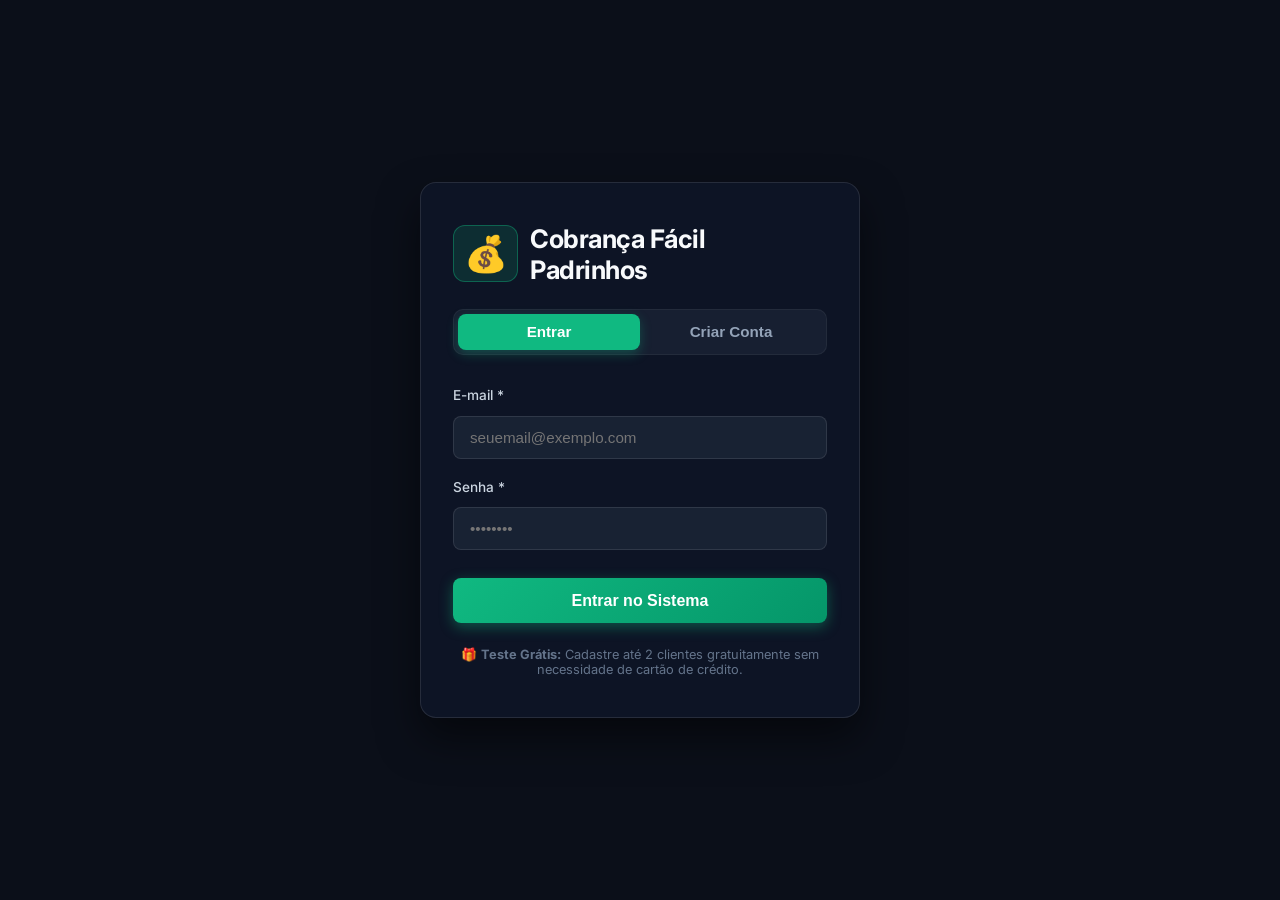
==== frontend/login.html @ 19b7ea54 "feat: launch preparation - PWA, cloud deploy config, payment integration - Add PWA manifest.json wit" ====
<!DOCTYPE html>
<html lang="pt-BR">
<head>
  <meta charset="UTF-8">
  <meta name="viewport" content="width=device-width, initial-scale=1.0, viewport-fit=cover">
  <meta name="mobile-web-app-capable" content="yes">
  <meta name="apple-mobile-web-app-capable" content="yes">
  <meta name="apple-mobile-web-app-status-bar-style" content="black-translucent">
  <meta name="apple-mobile-web-app-title" content="Cobrança Fácil">
  <meta name="application-name" content="Cobrança Fácil">
  <meta name="theme-color" content="#10b981">
  <meta name="description" content="Gerencie empréstimos e carnês. Acesse sua conta ou cadastre-se gratuitamente.">

  <title>Login &amp; Cadastro - Cobrança Fácil Padrinhos</title>

  <!-- PWA Manifest -->
  <link rel="manifest" href="/manifest.json">

  <!-- Favicons & Apple Touch Icons -->
  <link rel="icon" type="image/png" sizes="32x32" href="/favicon.ico">
  <link rel="apple-touch-icon" href="/icons/apple-touch-icon.png">
  <link rel="apple-touch-icon" sizes="152x152" href="/icons/icon-152x152.png">
  <link rel="apple-touch-icon" sizes="192x192" href="/icons/icon-192x192.png">

  <link rel="preconnect" href="https://fonts.googleapis.com">
  <link rel="preconnect" href="https://fonts.gstatic.com" crossorigin>
  <link href="https://fonts.googleapis.com/css2?family=Inter:wght@400;500;600;700&display=swap" rel="stylesheet">
  <link rel="stylesheet" href="css/style.css">
  <style>
    body {
      display: flex;
      align-items: center;
      justify-content: center;
      min-height: 100vh;
      background: var(--bg-dark, #0b0f19);
      margin: 0;
      padding: 1.5rem;
      font-family: 'Inter', sans-serif;
    }
    .auth-card {
      width: 100%;
      max-width: 440px;
      background: rgba(15, 23, 42, 0.75);
      backdrop-filter: blur(16px);
      border: 1px solid rgba(255, 255, 255, 0.1);
      border-radius: 16px;
      padding: 2.5rem 2rem;
      box-shadow: 0 20px 40px rgba(0, 0, 0, 0.5);
    }
    .auth-brand {
      display: flex;
      align-items: center;
      justify-content: center;
      gap: 0.75rem;
      margin-bottom: 1.5rem;
    }
    .auth-brand-icon {
      font-size: 2.2rem;
      background: rgba(16, 185, 129, 0.15);
      border: 1px solid rgba(16, 185, 129, 0.4);
      padding: 0.4rem 0.6rem;
      border-radius: 12px;
    }
    .auth-brand-title {
      font-size: 1.6rem;
      font-weight: 700;
      color: #f8fafc;
      letter-spacing: -0.5px;
    }
    .auth-tabs {
      display: flex;
      background: rgba(30, 41, 59, 0.6);
      border-radius: 10px;
      padding: 4px;
      margin-bottom: 2rem;
      border: 1px solid rgba(255, 255, 255, 0.05);
    }
    .auth-tab {
      flex: 1;
      text-align: center;
      padding: 0.6rem;
      font-size: 0.95rem;
      font-weight: 600;
      color: #94a3b8;
      border: none;
      background: transparent;
      border-radius: 8px;
      cursor: pointer;
      transition: all 0.2s;
    }
    .auth-tab.active {
      background: var(--primary, #10b981);
      color: #ffffff;
      box-shadow: 0 4px 12px rgba(16, 185, 129, 0.3);
    }
    .auth-form {
      display: none;
    }
    .auth-form.active {
      display: block;
    }
    .form-group {
      margin-bottom: 1.25rem;
    }
    .form-group label {
      display: block;
      font-size: 0.85rem;
      font-weight: 500;
      color: #cbd5e1;
      margin-bottom: 0.4rem;
    }
    .form-control {
      width: 100%;
      padding: 0.75rem 1rem;
      background: rgba(30, 41, 59, 0.7);
      border: 1px solid rgba(255, 255, 255, 0.1);
      border-radius: 8px;
      color: #f8fafc;
      font-size: 0.95rem;
      box-sizing: border-box;
      transition: border 0.2s;
    }
    .form-control:focus {
      outline: none;
      border-color: var(--primary, #10b981);
      box-shadow: 0 0 0 3px rgba(16, 185, 129, 0.2);
    }
    .btn-submit {
      width: 100%;
      padding: 0.85rem;
      background: linear-gradient(135deg, #10b981 0%, #059669 100%);
      border: none;
      border-radius: 8px;
      color: #ffffff;
      font-size: 1rem;
      font-weight: 600;
      cursor: pointer;
      margin-top: 0.5rem;
      transition: transform 0.1s, box-shadow 0.2s;
      box-shadow: 0 4px 14px rgba(16, 185, 129, 0.4);
    }
    .btn-submit:hover {
      transform: translateY(-1px);
      box-shadow: 0 6px 20px rgba(16, 185, 129, 0.5);
    }
    .btn-submit:active {
      transform: translateY(0);
    }
    .auth-alert {
      display: none;
      padding: 0.75rem 1rem;
      border-radius: 8px;
      font-size: 0.85rem;
      margin-bottom: 1.25rem;
      line-height: 1.4;
    }
    .auth-alert-danger {
      background: rgba(239, 68, 68, 0.15);
      border: 1px solid rgba(239, 68, 68, 0.4);
      color: #fca5a5;
    }
    .auth-alert-success {
      background: rgba(16, 185, 129, 0.15);
      border: 1px solid rgba(16, 185, 129, 0.4);
      color: #6ee7b7;
    }
    .trial-badge-info {
      text-align: center;
      margin-top: 1.5rem;
      font-size: 0.8rem;
      color: #64748b;
    }
  </style>
</head>
<body>

  <div class="auth-card">
    <div class="auth-brand">
      <div class="auth-brand-icon">💰</div>
      <div class="auth-brand-title">Cobrança Fácil Padrinhos</div>
    </div>

    <div class="auth-tabs">
      <button type="button" class="auth-tab active" onclick="switchAuthTab('login')">Entrar</button>
      <button type="button" class="auth-tab" onclick="switchAuthTab('register')">Criar Conta</button>
    </div>

    <div id="auth-alert" class="auth-alert"></div>

    <!-- FORM LOGIN -->
    <form id="form-login" class="auth-form active" onsubmit="handleLogin(event)">
      <div class="form-group">
        <label>E-mail *</label>
        <input type="email" id="login-email" class="form-control" placeholder="seuemail@exemplo.com" required>
      </div>
      <div class="form-group">
        <label>Senha *</label>
        <input type="password" id="login-senha" class="form-control" placeholder="••••••••" required>
      </div>
      <button type="submit" class="btn-submit">Entrar no Sistema</button>
    </form>

    <!-- FORM REGISTRO -->
    <form id="form-register" class="auth-form" onsubmit="handleRegister(event)">
      <div class="form-group">
        <label>Nome Completo *</label>
        <input type="text" id="reg-nome" class="form-control" placeholder="Ex: Carlos Silva" required>
      </div>
      <div class="form-group">
        <label>E-mail *</label>
        <input type="email" id="reg-email" class="form-control" placeholder="seuemail@exemplo.com" required>
      </div>
      <div class="form-group">
        <label>Senha (mínimo 4 caracteres) *</label>
        <input type="password" id="reg-senha" class="form-control" placeholder="••••••••" minlength="4" required>
      </div>
      <button type="submit" class="btn-submit">Cadastrar Gratuitamente</button>
    </form>

    <div class="trial-badge-info">
      🎁 <strong>Teste Grátis:</strong> Cadastre até 2 clientes gratuitamente sem necessidade de cartão de crédito.
    </div>
  </div>

  <script>
    // Se já estiver autenticado, redireciona para o index
    if (localStorage.getItem('token')) {
      window.location.href = 'index.html';
    }

    function switchAuthTab(tab) {
      document.querySelectorAll('.auth-tab').forEach(el => el.classList.remove('active'));
      document.querySelectorAll('.auth-form').forEach(el => el.classList.remove('active'));
      hideAlert();

      if (tab === 'login') {
        document.querySelectorAll('.auth-tab')[0].classList.add('active');
        document.getElementById('form-login').classList.add('active');
      } else {
        document.querySelectorAll('.auth-tab')[1].classList.add('active');
        document.getElementById('form-register').classList.add('active');
      }
    }

    function showAlert(msg, type = 'danger') {
      const el = document.getElementById('auth-alert');
      el.className = `auth-alert auth-alert-${type}`;
      el.innerText = msg;
      el.style.display = 'block';
    }

    function hideAlert() {
      const el = document.getElementById('auth-alert');
      el.style.display = 'none';
    }

    async function handleLogin(e) {
      e.preventDefault();
      hideAlert();
      const email = document.getElementById('login-email').value.trim();
      const senha = document.getElementById('login-senha').value;

      try {
        const res = await fetch('/api/auth/login', {
          method: 'POST',
          headers: { 'Content-Type': 'application/json' },
          body: JSON.stringify({ email, senha })
        });

        const data = await res.json();
        if (!res.ok) {
          throw new Error(data.detail || 'Falha ao efetuar login');
        }

        localStorage.setItem('token', data.access_token);
        localStorage.setItem('user', JSON.stringify(data.usuario));
        window.location.href = 'index.html';
      } catch (err) {
        showAlert(err.message, 'danger');
      }
    }

    async function handleRegister(e) {
      e.preventDefault();
      hideAlert();
      const nome = document.getElementById('reg-nome').value.trim();
      const email = document.getElementById('reg-email').value.trim();
      const senha = document.getElementById('reg-senha').value;

      try {
        const res = await fetch('/api/auth/register', {
          method: 'POST',
          headers: { 'Content-Type': 'application/json' },
          body: JSON.stringify({ nome, email, senha })
        });

        const data = await res.json();
        if (!res.ok) {
          throw new Error(data.detail || 'Falha no cadastro');
        }

        localStorage.setItem('token', data.access_token);
        localStorage.setItem('user', JSON.stringify(data.usuario));
        window.location.href = 'index.html';
      } catch (err) {
        showAlert(err.message, 'danger');
      }
    }
  </script>
</body>
</html>
---- frontend/css/style.css ----
:root {
  --font-family: 'Inter', -apple-system, BlinkMacSystemFont, "Segoe UI", Roboto, sans-serif;
  --bg-color: #0f172a;
  --bg-card: rgba(30, 41, 59, 0.7);
  --bg-card-hover: rgba(30, 41, 59, 0.9);
  --border-color: rgba(255, 255, 255, 0.08);
  --border-focus: #10b981;
  --text-main: #f8fafc;
  --text-muted: #94a3b8;
  --primary: #10b981;
  --primary-hover: #059669;
  --primary-light: rgba(16, 185, 129, 0.15);
  --secondary: #6366f1;
  --warning: #f59e0b;
  --danger: #ef4444;
  --danger-light: rgba(239, 68, 68, 0.15);
  --success: #10b981;
  --shadow-sm: 0 2px 4px rgba(0,0,0,0.2);
  --shadow-lg: 0 10px 25px -5px rgba(0,0,0,0.5);
  --glass-bg: rgba(15, 23, 42, 0.75);
  --backdrop-blur: blur(12px);
  --radius: 12px;
}

* {
  box-sizing: border-box;
  margin: 0;
  padding: 0;
}

body {
  font-family: var(--font-family);
  background-color: var(--bg-color);
  color: var(--text-main);
  background-image: 
    radial-gradient(at 0% 0%, rgba(16, 185, 129, 0.08) 0px, transparent 50%),
    radial-gradient(at 100% 100%, rgba(99, 102, 241, 0.08) 0px, transparent 50%);
  background-attachment: fixed;
  min-height: 100vh;
  display: flex;
}

/* Sidebar */
.sidebar {
  width: 260px;
  background: var(--glass-bg);
  backdrop-filter: var(--backdrop-blur);
  border-right: 1px solid var(--border-color);
  padding: 2rem 1.5rem;
  display: flex;
  flex-direction: column;
  height: 100vh;
  position: fixed;
  left: 0;
  top: 0;
  z-index: 100;
}

.brand {
  display: flex;
  align-items: center;
  gap: 0.75rem;
  font-size: 1.25rem;
  font-weight: 700;
  color: var(--text-main);
  margin-bottom: 2.5rem;
}

.brand-icon {
  width: 40px;
  height: 40px;
  background: linear-gradient(135deg, var(--primary), var(--secondary));
  border-radius: 10px;
  display: flex;
  align-items: center;
  justify-content: center;
  font-size: 1.25rem;
  box-shadow: 0 4px 12px rgba(16, 185, 129, 0.3);
}

.nav-list {
  list-style: none;
  display: flex;
  flex-direction: column;
  gap: 0.5rem;
}

.nav-item button {
  width: 100%;
  background: transparent;
  border: none;
  color: var(--text-muted);
  padding: 0.75rem 1rem;
  border-radius: var(--radius);
  font-size: 0.95rem;
  font-weight: 500;
  display: flex;
  align-items: center;
  gap: 0.75rem;
  cursor: pointer;
  transition: all 0.2s ease;
}

.nav-item button:hover {
  color: var(--text-main);
  background: rgba(255, 255, 255, 0.05);
}

.nav-item.active button {
  color: #ffffff;
  background: linear-gradient(90deg, var(--primary-light), transparent);
  border-left: 3px solid var(--primary);
}

/* Main Content */
.main-content {
  margin-left: 260px;
  flex: 1;
  padding: 2rem;
  max-width: 1400px;
}

.header {
  display: flex;
  justify-content: space-between;
  align-items: center;
  margin-bottom: 2rem;
}

.header-title h1 {
  font-size: 1.75rem;
  font-weight: 700;
  margin-bottom: 0.25rem;
}

.header-title p {
  color: var(--text-muted);
  font-size: 0.9rem;
}

/* Status Cards Grid */
.stats-grid {
  display: grid;
  grid-template-columns: repeat(auto-fit, minmax(220px, 1fr));
  gap: 1.25rem;
  margin-bottom: 2rem;
}

.stat-card {
  background: var(--bg-card);
  border: 1px solid var(--border-color);
  border-radius: var(--radius);
  padding: 1.25rem;
  display: flex;
  align-items: center;
  gap: 1rem;
  backdrop-filter: blur(8px);
  transition: transform 0.2s, border-color 0.2s;
}

.stat-card:hover {
  transform: translateY(-2px);
  border-color: rgba(255, 255, 255, 0.15);
}

.stat-icon {
  width: 48px;
  height: 48px;
  border-radius: 12px;
  display: flex;
  align-items: center;
  justify-content: center;
  font-size: 1.4rem;
}

.stat-icon.emerald { background: rgba(16, 185, 129, 0.15); color: #34d399; }
.stat-icon.indigo { background: rgba(99, 102, 241, 0.15); color: #818cf8; }
.stat-icon.amber { background: rgba(245, 158, 11, 0.15); color: #fbbf24; }
.stat-icon.rose { background: rgba(239, 68, 68, 0.15); color: #f87171; }

.stat-info .stat-value {
  font-size: 1.4rem;
  font-weight: 700;
  margin-top: 0.2rem;
}

.stat-info .stat-label {
  color: var(--text-muted);
  font-size: 0.85rem;
}

/* Sections */
.tab-content {
  display: none;
}

.tab-content.active {
  display: block;
  animation: fadeIn 0.3s ease-in-out;
}

@keyframes fadeIn {
  from { opacity: 0; transform: translateY(6px); }
  to { opacity: 1; transform: translateY(0); }
}

/* Card Container */
.card {
  background: var(--bg-card);
  border: 1px solid var(--border-color);
  border-radius: var(--radius);
  padding: 1.5rem;
  margin-bottom: 1.5rem;
  backdrop-filter: blur(8px);
}

.card-header {
  display: flex;
  justify-content: space-between;
  align-items: center;
  margin-bottom: 1.25rem;
}

.card-title {
  font-size: 1.15rem;
  font-weight: 600;
}

/* Buttons */
.btn {
  padding: 0.65rem 1.2rem;
  border-radius: 8px;
  font-weight: 600;
  font-size: 0.9rem;
  border: none;
  cursor: pointer;
  display: inline-flex;
  align-items: center;
  gap: 0.5rem;
  transition: all 0.2s;
}

.btn-primary {
  background: var(--primary);
  color: #000000;
}

.btn-primary:hover {
  background: var(--primary-hover);
  color: #ffffff;
  box-shadow: 0 4px 12px rgba(16, 185, 129, 0.3);
}

.btn-secondary {
  background: rgba(255, 255, 255, 0.08);
  color: var(--text-main);
}

.btn-secondary:hover {
  background: rgba(255, 255, 255, 0.15);
}

.btn-danger {
  background: var(--danger-light);
  color: var(--danger);
}

.btn-danger:hover {
  background: var(--danger);
  color: #ffffff;
}

.btn-whatsapp {
  background: #25d366;
  color: #ffffff;
}

.btn-whatsapp:hover {
  background: #1da851;
  color: #ffffff;
  box-shadow: 0 4px 12px rgba(37, 211, 102, 0.35);
}

.btn-sm {
  padding: 0.4rem 0.8rem;
  font-size: 0.8rem;
  border-radius: 6px;
}

/* Form inputs */
.form-grid {
  display: grid;
  grid-template-columns: repeat(auto-fit, minmax(240px, 1fr));
  gap: 1.25rem;
}

.form-group {
  display: flex;
  flex-direction: column;
  gap: 0.4rem;
}

.form-group label {
  font-size: 0.85rem;
  color: var(--text-muted);
  font-weight: 500;
}

.form-control {
  background: rgba(15, 23, 42, 0.6);
  border: 1px solid var(--border-color);
  border-radius: 8px;
  padding: 0.65rem 0.9rem;
  color: var(--text-main);
  font-size: 0.95rem;
  outline: none;
  transition: border-color 0.2s;
}

.form-control:focus {
  border-color: var(--primary);
  box-shadow: 0 0 0 2px rgba(16, 185, 129, 0.2);
}

select.form-control {
  cursor: pointer;
}

/* Tables */
.table-responsive {
  width: 100%;
  overflow-x: auto;
}

.table {
  width: 100%;
  border-collapse: collapse;
  text-align: left;
  font-size: 0.9rem;
}

.table th {
  background: rgba(15, 23, 42, 0.5);
  color: var(--text-muted);
  font-weight: 600;
  padding: 0.85rem 1rem;
  border-bottom: 1px solid var(--border-color);
}

.table td {
  padding: 0.85rem 1rem;
  border-bottom: 1px solid var(--border-color);
  vertical-align: middle;
}

.table tbody tr:hover {
  background: rgba(255, 255, 255, 0.02);
}

/* Badges */
.badge {
  padding: 0.25rem 0.6rem;
  border-radius: 20px;
  font-size: 0.75rem;
  font-weight: 600;
  display: inline-block;
}

.badge-success { background: rgba(16, 185, 129, 0.15); color: #34d399; }
.badge-warning { background: rgba(245, 158, 11, 0.15); color: #fbbf24; }
.badge-danger { background: rgba(239, 68, 68, 0.15); color: #f87171; }

/* Modals */
.modal-backdrop {
  position: fixed;
  top: 0;
  left: 0;
  width: 100vw;
  height: 100vh;
  background: rgba(0, 0, 0, 0.75);
  backdrop-filter: blur(4px);
  display: flex;
  align-items: center;
  justify-content: center;
  z-index: 1000;
  opacity: 0;
  pointer-events: none;
  transition: opacity 0.2s ease;
}

.modal-backdrop.active {
  opacity: 1;
  pointer-events: auto;
}

.modal {
  background: #1e293b;
  border: 1px solid var(--border-color);
  border-radius: var(--radius);
  width: 90%;
  max-width: 650px;
  max-height: 90vh;
  overflow-y: auto;
  padding: 1.75rem;
  box-shadow: var(--shadow-lg);
}

.modal-header {
  display: flex;
  justify-content: space-between;
  align-items: center;
  margin-bottom: 1.25rem;
}

.modal-close {
  background: transparent;
  border: none;
  color: var(--text-muted);
  font-size: 1.5rem;
  cursor: pointer;
}

/* Printable Carnê */
@media print {
  body * {
    visibility: hidden;
  }
  #print-area, #print-area * {
    visibility: visible;
  }
  #print-area {
    position: absolute;
    left: 0;
    top: 0;
    width: 100%;
    color: #000;
    background: #fff;
  }
}

.carne-ticket {
  background: #ffffff;
  color: #1e293b;
  border: 2px dashed #cbd5e1;
  border-radius: 8px;
  padding: 1.25rem;
  margin-bottom: 1rem;
}

.carne-header {
  display: flex;
  justify-content: space-between;
  border-bottom: 2px solid #e2e8f0;
  padding-bottom: 0.5rem;
  margin-bottom: 0.75rem;
}

.carne-body {
  display: grid;
  grid-template-columns: 1fr 1fr;
  gap: 0.5rem;
  font-size: 0.85rem;
}

/* Utilities */
.text-right { text-align: right; }
.mt-3 { margin-top: 1rem; }
.gap-2 { gap: 0.5rem; }
.flex { display: flex; }
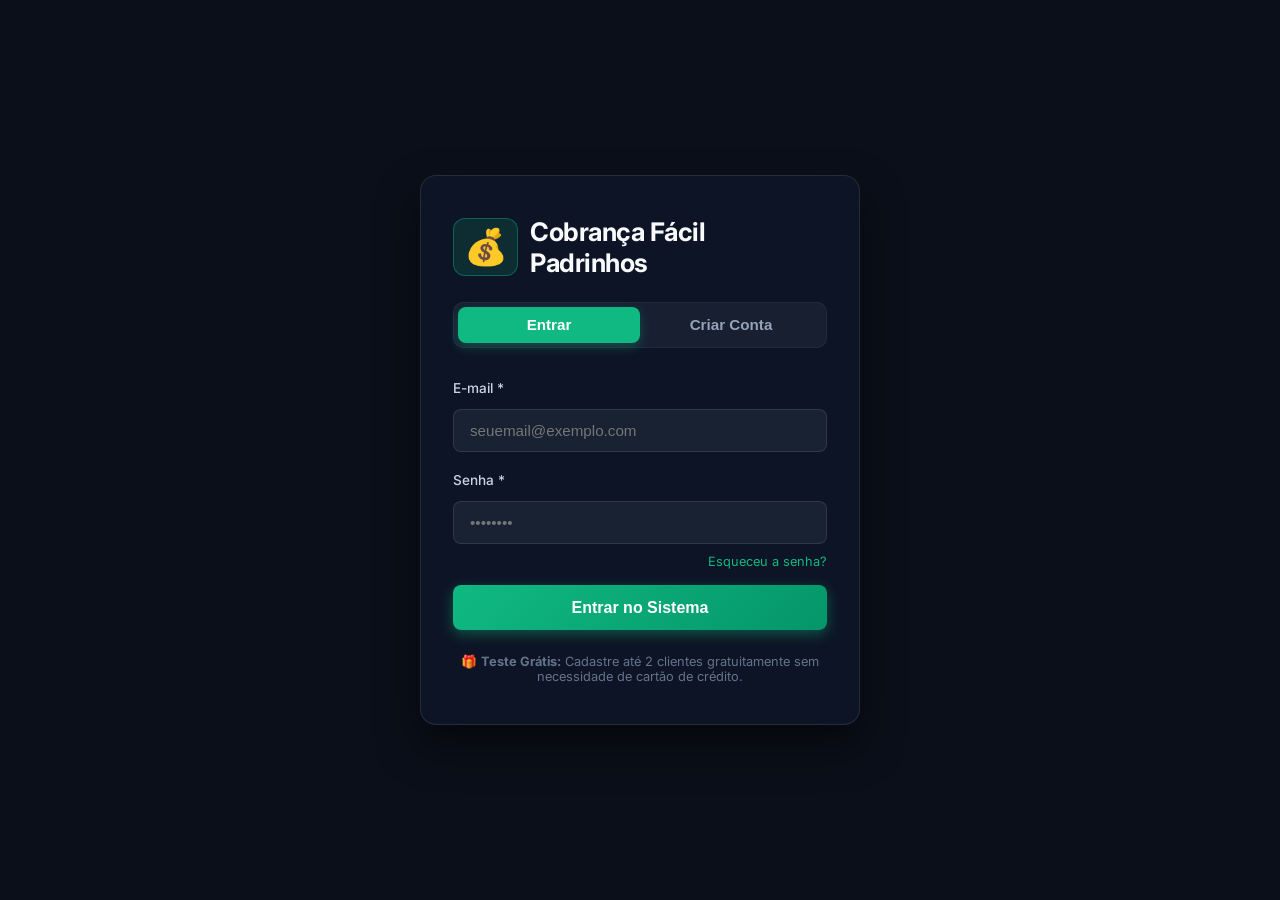
==== commit 3930cf03: "feat: recuperacao de senha (esqueci-senha) + senha admin via env var" ====
--- a/frontend/login.html
+++ b/frontend/login.html
@@ -11,7 +11,7 @@
   <meta name="theme-color" content="#10b981">
   <meta name="description" content="Gerencie empréstimos e carnês. Acesse sua conta ou cadastre-se gratuitamente.">
 
-  <title>Login &amp; Cadastro - Cobrança Fácil Padrinhos</title>
+  <title>Login & Cadastro - Cobrança Fácil Padrinhos</title>
 
   <!-- PWA Manifest -->
   <link rel="manifest" href="/manifest.json">
@@ -26,7 +26,10 @@
   <link rel="preconnect" href="https://fonts.gstatic.com" crossorigin>
   <link href="https://fonts.googleapis.com/css2?family=Inter:wght@400;500;600;700&display=swap" rel="stylesheet">
   <link rel="stylesheet" href="css/style.css">
+
   <style>
+    /* ── Base ── */
+    *, *::before, *::after { box-sizing: border-box; }
     body {
       display: flex;
       align-items: center;
@@ -37,6 +40,8 @@
       padding: 1.5rem;
       font-family: 'Inter', sans-serif;
     }
+
+    /* ── Card principal ── */
     .auth-card {
       width: 100%;
       max-width: 440px;
@@ -67,6 +72,8 @@
       color: #f8fafc;
       letter-spacing: -0.5px;
     }
+
+    /* ── Abas ── */
     .auth-tabs {
       display: flex;
       background: rgba(30, 41, 59, 0.6);
@@ -93,15 +100,12 @@
       color: #ffffff;
       box-shadow: 0 4px 12px rgba(16, 185, 129, 0.3);
     }
-    .auth-form {
-      display: none;
-    }
-    .auth-form.active {
-      display: block;
-    }
-    .form-group {
-      margin-bottom: 1.25rem;
-    }
+
+    /* ── Formulários ── */
+    .auth-form { display: none; }
+    .auth-form.active { display: block; }
+
+    .form-group { margin-bottom: 1.25rem; }
     .form-group label {
       display: block;
       font-size: 0.85rem;
@@ -117,7 +121,6 @@
       border-radius: 8px;
       color: #f8fafc;
       font-size: 0.95rem;
-      box-sizing: border-box;
       transition: border 0.2s;
     }
     .form-control:focus {
@@ -125,6 +128,8 @@
       border-color: var(--primary, #10b981);
       box-shadow: 0 0 0 3px rgba(16, 185, 129, 0.2);
     }
+
+    /* ── Botão principal ── */
     .btn-submit {
       width: 100%;
       padding: 0.85rem;
@@ -139,13 +144,11 @@
       transition: transform 0.1s, box-shadow 0.2s;
       box-shadow: 0 4px 14px rgba(16, 185, 129, 0.4);
     }
-    .btn-submit:hover {
-      transform: translateY(-1px);
-      box-shadow: 0 6px 20px rgba(16, 185, 129, 0.5);
-    }
-    .btn-submit:active {
-      transform: translateY(0);
-    }
+    .btn-submit:hover { transform: translateY(-1px); box-shadow: 0 6px 20px rgba(16, 185, 129, 0.5); }
+    .btn-submit:active { transform: translateY(0); }
+    .btn-submit:disabled { opacity: 0.6; cursor: not-allowed; transform: none; }
+
+    /* ── Alertas ── */
     .auth-alert {
       display: none;
       padding: 0.75rem 1rem;
@@ -164,70 +167,280 @@
       border: 1px solid rgba(16, 185, 129, 0.4);
       color: #6ee7b7;
     }
+
+    /* ── Link "Esqueceu a senha?" ── */
+    .forgot-link {
+      display: block;
+      text-align: right;
+      margin-top: -0.6rem;
+      margin-bottom: 0.5rem;
+      font-size: 0.8rem;
+      color: #10b981;
+      text-decoration: none;
+      cursor: pointer;
+      transition: color 0.2s;
+    }
+    .forgot-link:hover { color: #6ee7b7; text-decoration: underline; }
+
+    /* ── Trial badge ── */
     .trial-badge-info {
       text-align: center;
       margin-top: 1.5rem;
       font-size: 0.8rem;
       color: #64748b;
     }
+
+    /* ── Modal backdrop ── */
+    .modal-backdrop {
+      display: none;
+      position: fixed;
+      inset: 0;
+      background: rgba(0, 0, 0, 0.7);
+      backdrop-filter: blur(4px);
+      z-index: 100;
+      align-items: center;
+      justify-content: center;
+      padding: 1.5rem;
+      animation: fadeIn 0.2s ease;
+    }
+    .modal-backdrop.open { display: flex; }
+
+    @keyframes fadeIn {
+      from { opacity: 0; }
+      to { opacity: 1; }
+    }
+
+    /* ── Caixa da modal ── */
+    .modal-box {
+      width: 100%;
+      max-width: 420px;
+      background: rgba(15, 23, 42, 0.98);
+      border: 1px solid rgba(255, 255, 255, 0.12);
+      border-radius: 16px;
+      padding: 2rem;
+      box-shadow: 0 24px 48px rgba(0, 0, 0, 0.7);
+      animation: slideUp 0.25s ease;
+    }
+    @keyframes slideUp {
+      from { transform: translateY(20px); opacity: 0; }
+      to { transform: translateY(0); opacity: 1; }
+    }
+    .modal-box h3 {
+      color: #f8fafc;
+      font-size: 1.15rem;
+      margin: 0 0 0.5rem;
+    }
+    .modal-box p {
+      color: #94a3b8;
+      font-size: 0.85rem;
+      line-height: 1.6;
+      margin: 0 0 1.5rem;
+    }
+    .modal-alert {
+      display: none;
+      padding: 0.65rem 0.9rem;
+      border-radius: 8px;
+      font-size: 0.82rem;
+      margin-bottom: 1rem;
+      line-height: 1.4;
+    }
+    .modal-alert-danger {
+      background: rgba(239, 68, 68, 0.15);
+      border: 1px solid rgba(239, 68, 68, 0.4);
+      color: #fca5a5;
+    }
+    .modal-alert-success {
+      background: rgba(16, 185, 129, 0.15);
+      border: 1px solid rgba(16, 185, 129, 0.4);
+      color: #6ee7b7;
+    }
+    .modal-footer {
+      display: flex;
+      gap: 0.75rem;
+      margin-top: 1.25rem;
+    }
+    .btn-secondary {
+      flex: 1;
+      padding: 0.75rem;
+      background: rgba(30, 41, 59, 0.8);
+      border: 1px solid rgba(255, 255, 255, 0.1);
+      border-radius: 8px;
+      color: #94a3b8;
+      font-size: 0.9rem;
+      font-weight: 600;
+      cursor: pointer;
+      transition: background 0.2s;
+    }
+    .btn-secondary:hover { background: rgba(30, 41, 59, 1); }
+    .btn-primary-modal {
+      flex: 2;
+      padding: 0.75rem;
+      background: linear-gradient(135deg, #10b981, #059669);
+      border: none;
+      border-radius: 8px;
+      color: #fff;
+      font-size: 0.9rem;
+      font-weight: 600;
+      cursor: pointer;
+      box-shadow: 0 4px 12px rgba(16, 185, 129, 0.35);
+      transition: transform 0.1s, box-shadow 0.2s;
+    }
+    .btn-primary-modal:hover { transform: translateY(-1px); box-shadow: 0 6px 18px rgba(16, 185, 129, 0.5); }
+    .btn-primary-modal:disabled { opacity: 0.6; cursor: not-allowed; transform: none; }
+
+    /* ── Tela de redefinição (substitui o card login quando há ?reset_token) ── */
+    #reset-screen { display: none; }
+    #reset-screen.active { display: block; }
+    #main-auth { display: block; }
+    #main-auth.hidden { display: none; }
   </style>
 </head>
 <body>
 
+  <!-- ═══════════════════════════════════════════════════════
+       CARD PRINCIPAL (Login / Cadastro)
+  ═══════════════════════════════════════════════════════ -->
   <div class="auth-card">
+
+    <!-- Cabeçalho da marca -->
     <div class="auth-brand">
       <div class="auth-brand-icon">💰</div>
       <div class="auth-brand-title">Cobrança Fácil Padrinhos</div>
     </div>
 
-    <div class="auth-tabs">
-      <button type="button" class="auth-tab active" onclick="switchAuthTab('login')">Entrar</button>
-      <button type="button" class="auth-tab" onclick="switchAuthTab('register')">Criar Conta</button>
+    <!-- ── TELA DE REDEFINIÇÃO DE SENHA (quando URL tem ?reset_token) ── -->
+    <div id="reset-screen">
+      <h3 style="color:#f8fafc;font-size:1.1rem;margin:0 0 0.5rem;">🔑 Criar Nova Senha</h3>
+      <p style="color:#94a3b8;font-size:0.85rem;line-height:1.6;margin:0 0 1.5rem;">
+        Defina sua nova senha abaixo. Ela deve ter pelo menos 4 caracteres.
+      </p>
+      <div id="reset-alert" class="auth-alert"></div>
+      <form id="form-reset" onsubmit="handleRedefinirSenha(event)">
+        <div class="form-group">
+          <label>Nova Senha *</label>
+          <input type="password" id="reset-nova-senha" class="form-control"
+                 placeholder="Mínimo 4 caracteres" minlength="4" required>
+        </div>
+        <div class="form-group">
+          <label>Confirmar Nova Senha *</label>
+          <input type="password" id="reset-confirma-senha" class="form-control"
+                 placeholder="Repita a nova senha" minlength="4" required>
+        </div>
+        <button type="submit" class="btn-submit" id="btn-reset">Redefinir Senha</button>
+      </form>
+      <p style="text-align:center;margin-top:1.25rem;">
+        <a href="login.html" style="color:#10b981;font-size:0.85rem;text-decoration:none;">
+          ← Voltar para o login
+        </a>
+      </p>
     </div>
 
-    <div id="auth-alert" class="auth-alert"></div>
-
-    <!-- FORM LOGIN -->
-    <form id="form-login" class="auth-form active" onsubmit="handleLogin(event)">
-      <div class="form-group">
-        <label>E-mail *</label>
-        <input type="email" id="login-email" class="form-control" placeholder="seuemail@exemplo.com" required>
+    <!-- ── TELA PRINCIPAL (Login / Cadastro) ── -->
+    <div id="main-auth">
+      <div class="auth-tabs">
+        <button type="button" class="auth-tab active" onclick="switchAuthTab('login')">Entrar</button>
+        <button type="button" class="auth-tab" onclick="switchAuthTab('register')">Criar Conta</button>
       </div>
-      <div class="form-group">
-        <label>Senha *</label>
-        <input type="password" id="login-senha" class="form-control" placeholder="••••••••" required>
-      </div>
-      <button type="submit" class="btn-submit">Entrar no Sistema</button>
-    </form>
-
-    <!-- FORM REGISTRO -->
-    <form id="form-register" class="auth-form" onsubmit="handleRegister(event)">
-      <div class="form-group">
-        <label>Nome Completo *</label>
-        <input type="text" id="reg-nome" class="form-control" placeholder="Ex: Carlos Silva" required>
-      </div>
-      <div class="form-group">
-        <label>E-mail *</label>
-        <input type="email" id="reg-email" class="form-control" placeholder="seuemail@exemplo.com" required>
-      </div>
-      <div class="form-group">
-        <label>Senha (mínimo 4 caracteres) *</label>
-        <input type="password" id="reg-senha" class="form-control" placeholder="••••••••" minlength="4" required>
-      </div>
-      <button type="submit" class="btn-submit">Cadastrar Gratuitamente</button>
-    </form>
+
+      <div id="auth-alert" class="auth-alert"></div>
+
+      <!-- FORM LOGIN -->
+      <form id="form-login" class="auth-form active" onsubmit="handleLogin(event)">
+        <div class="form-group">
+          <label>E-mail *</label>
+          <input type="email" id="login-email" class="form-control"
+                 placeholder="seuemail@exemplo.com" required>
+        </div>
+        <div class="form-group">
+          <label>Senha *</label>
+          <input type="password" id="login-senha" class="form-control"
+                 placeholder="••••••••" required>
+        </div>
+
+        <!-- ★ Link "Esqueceu a senha?" ★ -->
+        <a class="forgot-link" id="btn-esqueci-senha" onclick="abrirModalEsqueciSenha()">
+          Esqueceu a senha?
+        </a>
+
+        <button type="submit" class="btn-submit" id="btn-login">Entrar no Sistema</button>
+      </form>
+
+      <!-- FORM REGISTRO -->
+      <form id="form-register" class="auth-form" onsubmit="handleRegister(event)">
+        <div class="form-group">
+          <label>Nome Completo *</label>
+          <input type="text" id="reg-nome" class="form-control"
+                 placeholder="Ex: Carlos Silva" required>
+        </div>
+        <div class="form-group">
+          <label>E-mail *</label>
+          <input type="email" id="reg-email" class="form-control"
+                 placeholder="seuemail@exemplo.com" required>
+        </div>
+        <div class="form-group">
+          <label>Senha (mínimo 4 caracteres) *</label>
+          <input type="password" id="reg-senha" class="form-control"
+                 placeholder="••••••••" minlength="4" required>
+        </div>
+        <button type="submit" class="btn-submit" id="btn-register">Cadastrar Gratuitamente</button>
+      </form>
+    </div><!-- /main-auth -->
 
     <div class="trial-badge-info">
       🎁 <strong>Teste Grátis:</strong> Cadastre até 2 clientes gratuitamente sem necessidade de cartão de crédito.
     </div>
+  </div><!-- /auth-card -->
+
+
+  <!-- ═══════════════════════════════════════════════════════
+       MODAL — Esqueceu a Senha?
+  ═══════════════════════════════════════════════════════ -->
+  <div id="modal-esqueci" class="modal-backdrop" role="dialog" aria-modal="true"
+       aria-labelledby="modal-esqueci-title" onclick="fecharModalEsqueciSenha(event)">
+    <div class="modal-box" onclick="event.stopPropagation()">
+      <h3 id="modal-esqueci-title">🔑 Recuperar Senha</h3>
+      <p>
+        Informe o e-mail cadastrado na sua conta. Se ele existir no sistema,
+        você receberá um link para criar uma nova senha válido por <strong>30 minutos</strong>.
+      </p>
+
+      <div id="modal-alert" class="modal-alert"></div>
+
+      <form id="form-esqueci" onsubmit="handleEsqueciSenha(event)">
+        <div class="form-group">
+          <label>E-mail cadastrado *</label>
+          <input type="email" id="esqueci-email" class="form-control"
+                 placeholder="seuemail@exemplo.com" required autocomplete="email">
+        </div>
+        <div class="modal-footer">
+          <button type="button" class="btn-secondary" onclick="fecharModalEsqueciSenha()">Cancelar</button>
+          <button type="submit" class="btn-primary-modal" id="btn-enviar-recuperacao">
+            Enviar Link
+          </button>
+        </div>
+      </form>
+    </div>
   </div>
 
+
+  <!-- ═══════════════════════════════════════════════════════
+       SCRIPTS
+  ═══════════════════════════════════════════════════════ -->
   <script>
-    // Se já estiver autenticado, redireciona para o index
-    if (localStorage.getItem('token')) {
+    // ── Detecta ?reset_token na URL ─────────────────────────────────────────
+    const urlParams = new URLSearchParams(window.location.search);
+    const RESET_TOKEN = urlParams.get('reset_token');
+
+    if (RESET_TOKEN) {
+      // Mostra a tela de redefinição, esconde login/cadastro
+      document.getElementById('reset-screen').classList.add('active');
+      document.getElementById('main-auth').classList.add('hidden');
+    } else if (localStorage.getItem('token')) {
+      // Já autenticado → redireciona
       window.location.href = 'index.html';
     }
 
+    // ── Alternância de abas ──────────────────────────────────────────────────
     function switchAuthTab(tab) {
       document.querySelectorAll('.auth-tab').forEach(el => el.classList.remove('active'));
       document.querySelectorAll('.auth-form').forEach(el => el.classList.remove('active'));
@@ -242,21 +455,65 @@
       }
     }
 
+    // ── Alertas da tela principal ────────────────────────────────────────────
     function showAlert(msg, type = 'danger') {
       const el = document.getElementById('auth-alert');
       el.className = `auth-alert auth-alert-${type}`;
       el.innerText = msg;
       el.style.display = 'block';
     }
-
     function hideAlert() {
       const el = document.getElementById('auth-alert');
       el.style.display = 'none';
     }
 
+    // ── Alertas da tela de reset ────────────────────────────────────────────
+    function showResetAlert(msg, type = 'danger') {
+      const el = document.getElementById('reset-alert');
+      el.className = `auth-alert auth-alert-${type}`;
+      el.innerText = msg;
+      el.style.display = 'block';
+    }
+
+    // ── Alertas da modal ────────────────────────────────────────────────────
+    function showModalAlert(msg, type = 'danger') {
+      const el = document.getElementById('modal-alert');
+      el.className = `modal-alert modal-alert-${type}`;
+      el.innerText = msg;
+      el.style.display = 'block';
+    }
+    function hideModalAlert() {
+      const el = document.getElementById('modal-alert');
+      el.style.display = 'none';
+    }
+
+    // ── Abrir / fechar modal ────────────────────────────────────────────────
+    function abrirModalEsqueciSenha() {
+      document.getElementById('modal-esqueci').classList.add('open');
+      hideModalAlert();
+      document.getElementById('esqueci-email').value =
+        document.getElementById('login-email').value || '';
+      setTimeout(() => document.getElementById('esqueci-email').focus(), 100);
+    }
+    function fecharModalEsqueciSenha(e) {
+      if (e && e.target !== document.getElementById('modal-esqueci')) return;
+      document.getElementById('modal-esqueci').classList.remove('open');
+      document.getElementById('form-esqueci').reset();
+      hideModalAlert();
+    }
+    // Fechar com Esc
+    document.addEventListener('keydown', e => {
+      if (e.key === 'Escape') fecharModalEsqueciSenha({ target: document.getElementById('modal-esqueci') });
+    });
+
+    // ── Login ────────────────────────────────────────────────────────────────
     async function handleLogin(e) {
       e.preventDefault();
       hideAlert();
+      const btn = document.getElementById('btn-login');
+      btn.disabled = true;
+      btn.textContent = 'Entrando...';
+
       const email = document.getElementById('login-email').value.trim();
       const senha = document.getElementById('login-senha').value;
 
@@ -266,24 +523,28 @@
           headers: { 'Content-Type': 'application/json' },
           body: JSON.stringify({ email, senha })
         });
-
         const data = await res.json();
-        if (!res.ok) {
-          throw new Error(data.detail || 'Falha ao efetuar login');
-        }
+        if (!res.ok) throw new Error(data.detail || 'Falha ao efetuar login');
 
         localStorage.setItem('token', data.access_token);
         localStorage.setItem('user', JSON.stringify(data.usuario));
         window.location.href = 'index.html';
       } catch (err) {
         showAlert(err.message, 'danger');
+        btn.disabled = false;
+        btn.textContent = 'Entrar no Sistema';
       }
     }
 
+    // ── Cadastro ─────────────────────────────────────────────────────────────
     async function handleRegister(e) {
       e.preventDefault();
       hideAlert();
-      const nome = document.getElementById('reg-nome').value.trim();
+      const btn = document.getElementById('btn-register');
+      btn.disabled = true;
+      btn.textContent = 'Cadastrando...';
+
+      const nome  = document.getElementById('reg-nome').value.trim();
       const email = document.getElementById('reg-email').value.trim();
       const senha = document.getElementById('reg-senha').value;
 
@@ -293,17 +554,92 @@
           headers: { 'Content-Type': 'application/json' },
           body: JSON.stringify({ nome, email, senha })
         });
-
         const data = await res.json();
-        if (!res.ok) {
-          throw new Error(data.detail || 'Falha no cadastro');
-        }
+        if (!res.ok) throw new Error(data.detail || 'Falha no cadastro');
 
         localStorage.setItem('token', data.access_token);
         localStorage.setItem('user', JSON.stringify(data.usuario));
         window.location.href = 'index.html';
       } catch (err) {
         showAlert(err.message, 'danger');
+        btn.disabled = false;
+        btn.textContent = 'Cadastrar Gratuitamente';
+      }
+    }
+
+    // ── Esqueceu a senha ─────────────────────────────────────────────────────
+    async function handleEsqueciSenha(e) {
+      e.preventDefault();
+      hideModalAlert();
+      const btn = document.getElementById('btn-enviar-recuperacao');
+      btn.disabled = true;
+      btn.textContent = 'Enviando...';
+
+      const email = document.getElementById('esqueci-email').value.trim();
+
+      try {
+        const res = await fetch('/api/auth/esqueci-senha', {
+          method: 'POST',
+          headers: { 'Content-Type': 'application/json' },
+          body: JSON.stringify({ email })
+        });
+        const data = await res.json();
+
+        if (res.ok) {
+          showModalAlert(
+            data.message || 'Se este e-mail estiver cadastrado, você receberá as instruções em instantes.',
+            'success'
+          );
+          document.getElementById('form-esqueci').reset();
+          // Desabilita o botão após sucesso para evitar spam
+          btn.textContent = 'Enviado ✓';
+        } else {
+          throw new Error(data.detail || 'Erro ao solicitar recuperação.');
+        }
+      } catch (err) {
+        showModalAlert(err.message, 'danger');
+        btn.disabled = false;
+        btn.textContent = 'Enviar Link';
+      }
+    }
+
+    // ── Redefinir senha (tela de reset via token na URL) ────────────────────
+    async function handleRedefinirSenha(e) {
+      e.preventDefault();
+      const btn = document.getElementById('btn-reset');
+      const novaSenha    = document.getElementById('reset-nova-senha').value;
+      const confirmaSenha = document.getElementById('reset-confirma-senha').value;
+
+      if (novaSenha !== confirmaSenha) {
+        showResetAlert('As senhas não coincidem. Verifique e tente novamente.', 'danger');
+        return;
+      }
+
+      btn.disabled = true;
+      btn.textContent = 'Salvando...';
+
+      try {
+        const res = await fetch('/api/auth/redefinir-senha', {
+          method: 'POST',
+          headers: { 'Content-Type': 'application/json' },
+          body: JSON.stringify({ token: RESET_TOKEN, nova_senha: novaSenha })
+        });
+        const data = await res.json();
+
+        if (res.ok) {
+          showResetAlert(
+            (data.message || 'Senha redefinida com sucesso!') + ' Redirecionando para o login...',
+            'success'
+          );
+          document.getElementById('form-reset').style.display = 'none';
+          setTimeout(() => { window.location.href = 'login.html'; }, 2800);
+        } else {
+          throw new Error(data.detail || 'Erro ao redefinir senha.');
+        }
+      } catch (err) {
+        showResetAlert(err.message, 'danger');
+        btn.disabled = false;
+        btn.textContent = 'Redefinir Senha';
       }
     }
   </script>
